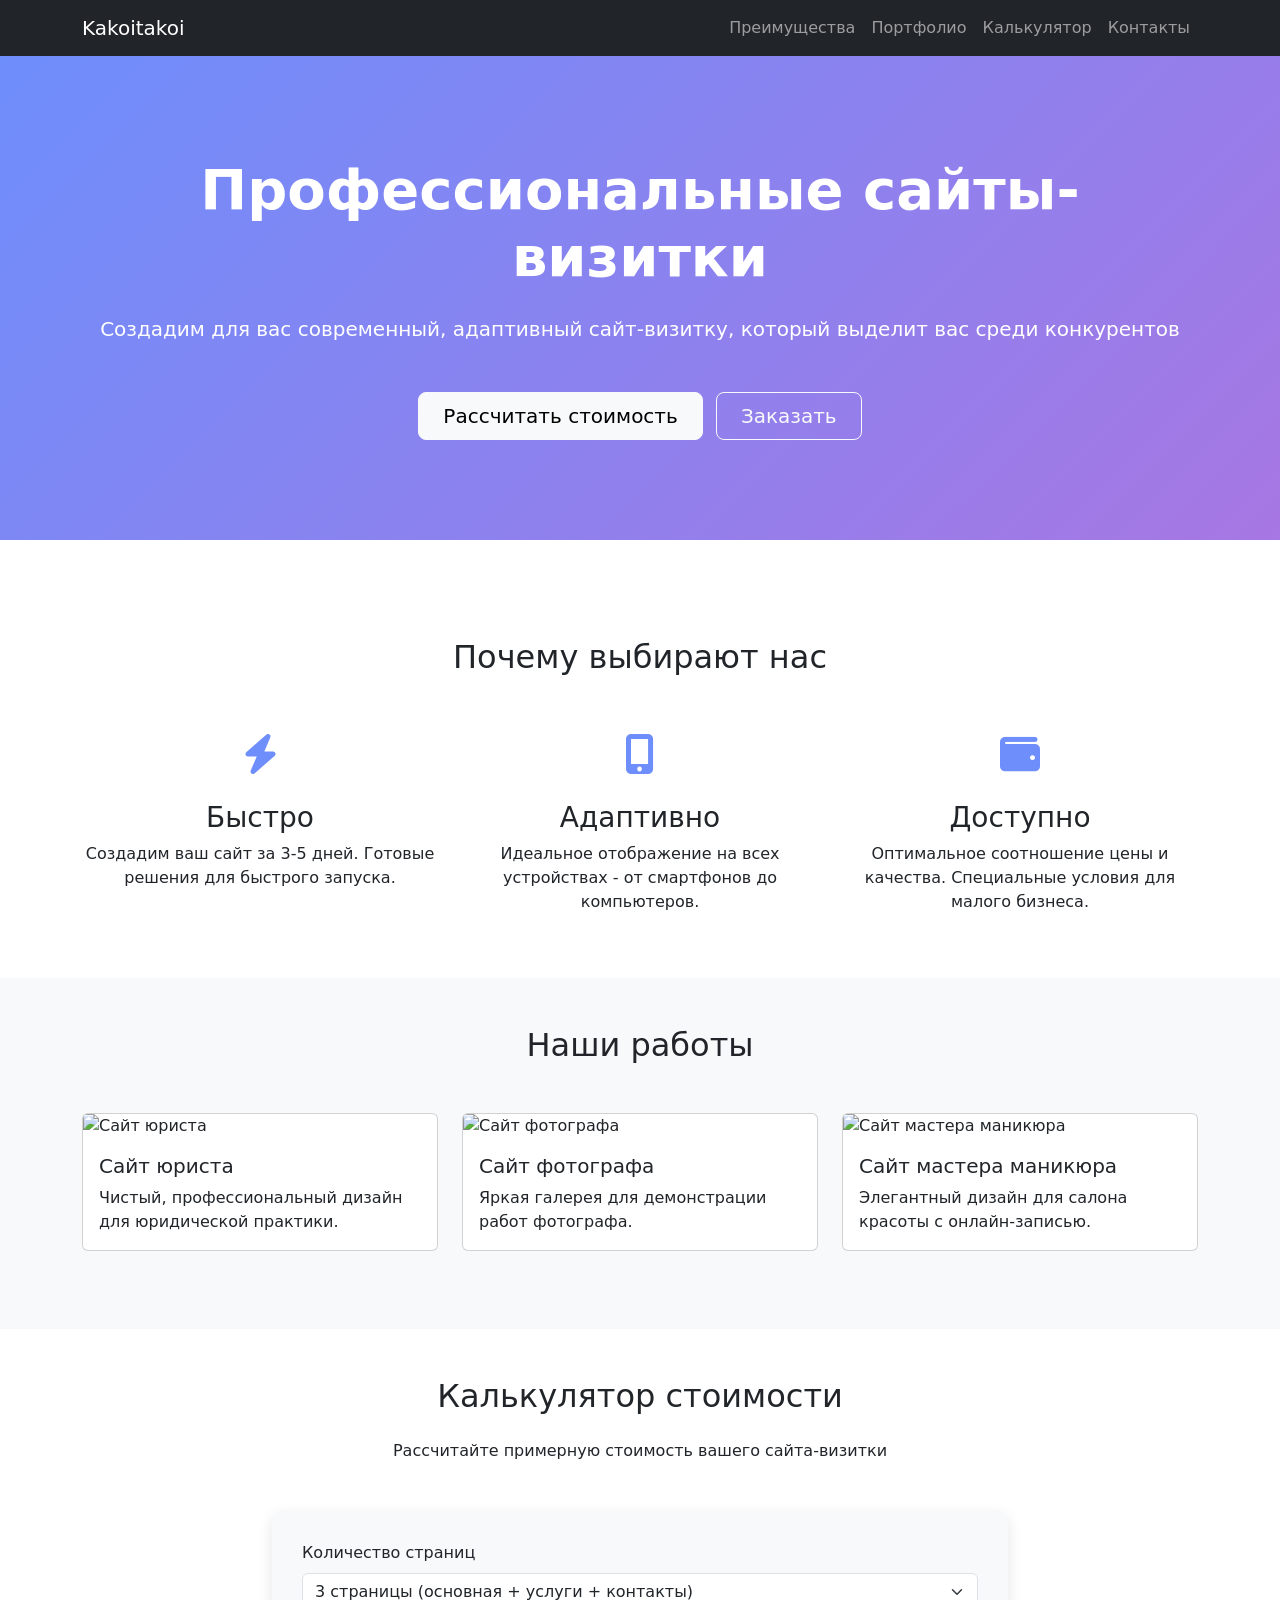
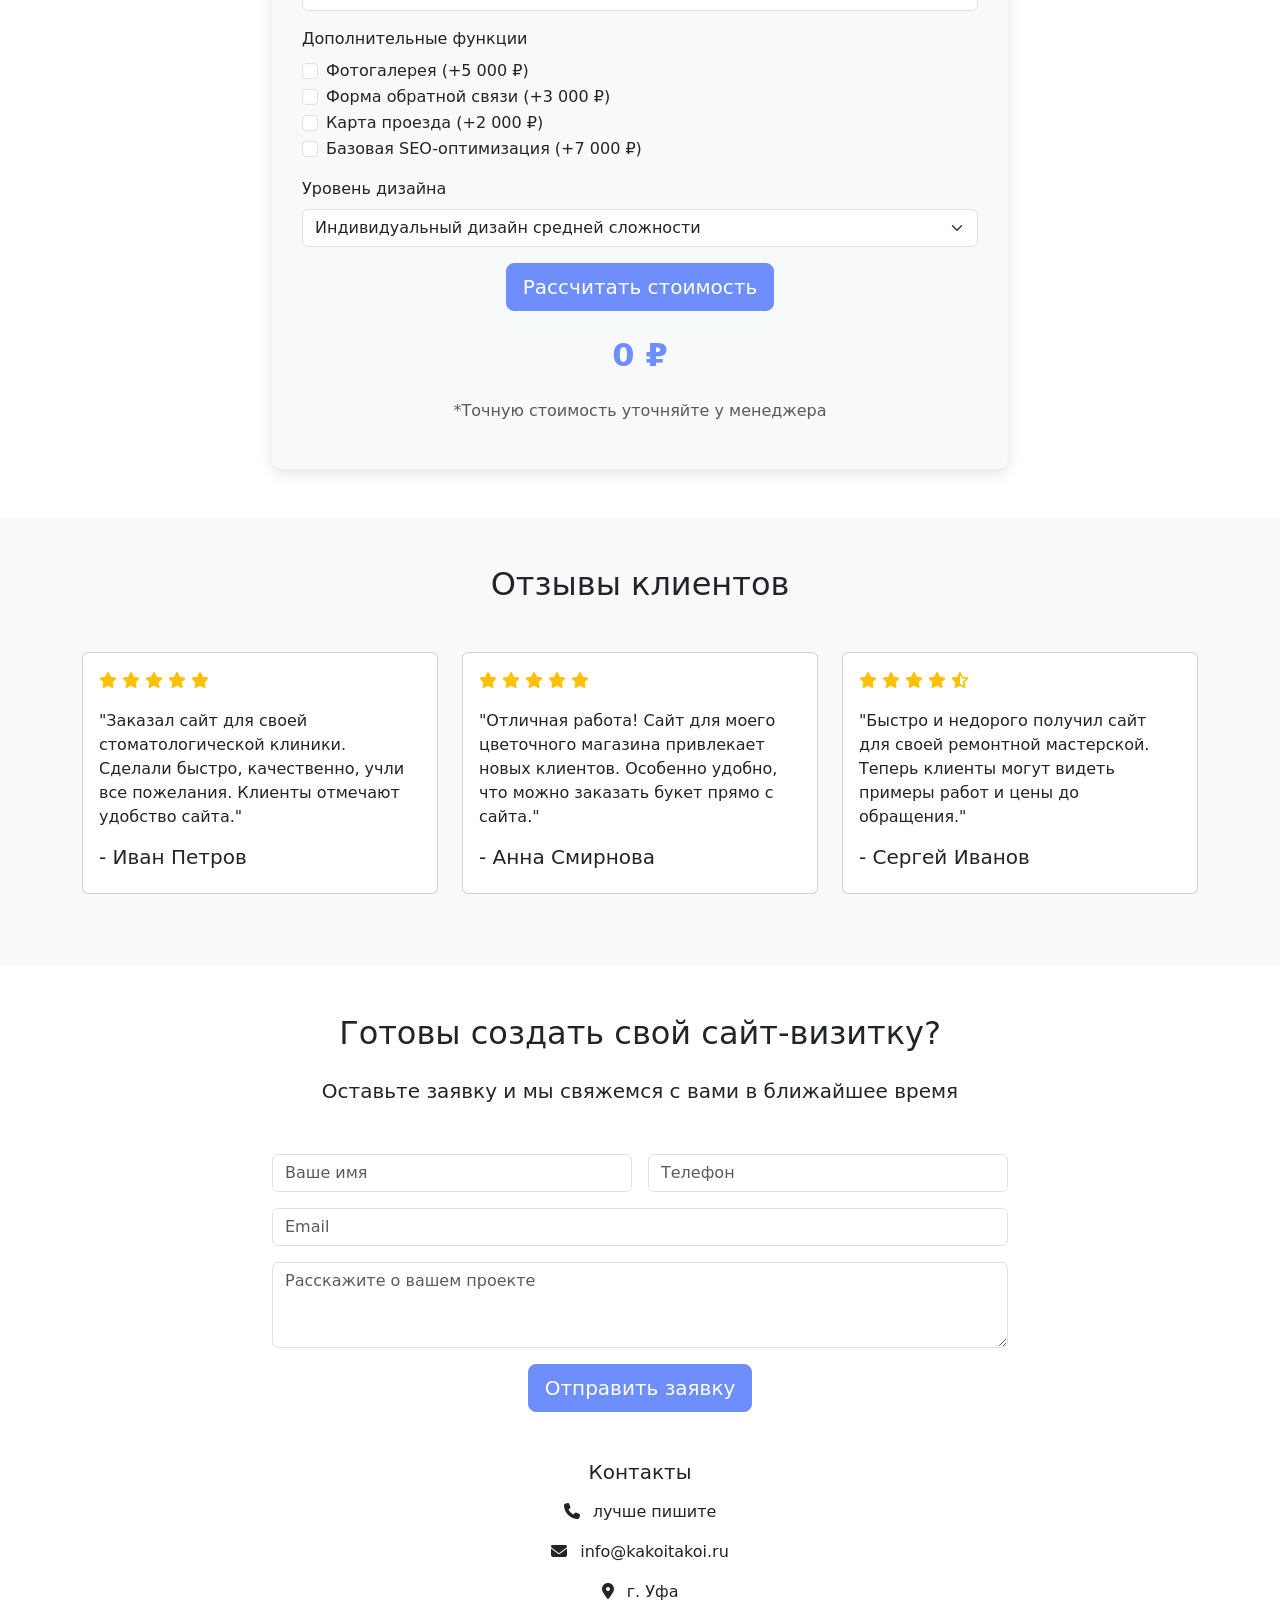
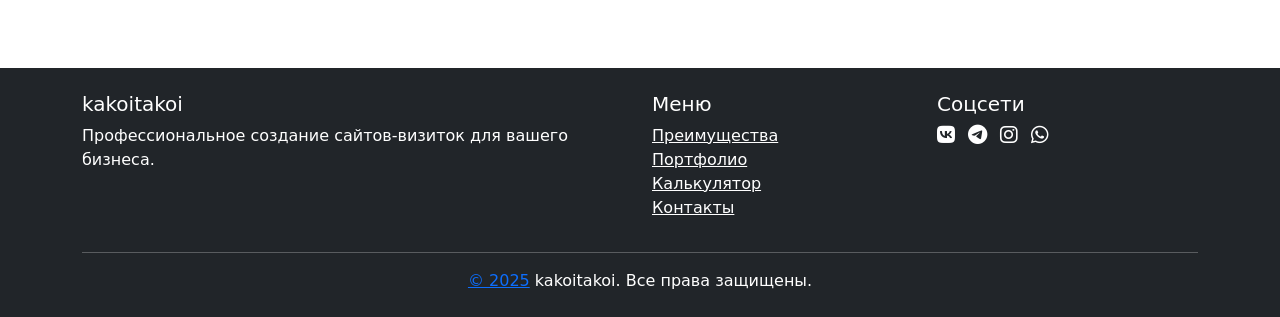
==== html/index.html @ 614dcf3c "add: default files;" ====
<!DOCTYPE html>
<html lang="ru">
<head>
    <meta charset="UTF-8">
    <meta name="viewport" content="width=device-width, initial-scale=1.0">
    <title>Профессиональные сайты-визитки | Быстро и качественно</title>
    <!-- Bootstrap CSS -->
    <link href="https://cdn.jsdelivr.net/npm/bootstrap@5.3.0/dist/css/bootstrap.min.css" rel="stylesheet">
    <!-- Font Awesome -->
    <link rel="stylesheet" href="https://cdnjs.cloudflare.com/ajax/libs/font-awesome/6.4.0/css/all.min.css">
    <style>
        .hero-section {
            background: linear-gradient(135deg, #6e8efb, #a777e3);
            color: white;
            padding: 100px 0;
            margin-bottom: 50px;
        }
        .feature-icon {
            font-size: 2.5rem;
            margin-bottom: 1rem;
            color: #6e8efb;
        }
        .calculator {
            background-color: #f8f9fa;
            border-radius: 10px;
            padding: 30px;
            box-shadow: 0 5px 15px rgba(0,0,0,0.1);
        }
        .price-display {
            font-size: 2rem;
            font-weight: bold;
            color: #6e8efb;
            margin: 20px 0;
        }
        .portfolio-item {
            margin-bottom: 30px;
            transition: transform 0.3s;
        }
        .portfolio-item:hover {
            transform: scale(1.03);
        }
        .btn-primary {
            background-color: #6e8efb;
            border-color: #6e8efb;
        }
        .btn-primary:hover {
            background-color: #5a7df4;
            border-color: #5a7df4;
        }
    </style>
</head>
<body>
    <!-- Навигация -->
    <nav class="navbar navbar-expand-lg navbar-dark bg-dark sticky-top">
        <div class="container">
            <a class="navbar-brand" href="#">Kakoitakoi</a>
            <button class="navbar-toggler" type="button" data-bs-toggle="collapse" data-bs-target="#navbarNav">
                <span class="navbar-toggler-icon"></span>
            </button>
            <div class="collapse navbar-collapse" id="navbarNav">
                <ul class="navbar-nav ms-auto">
                    <li class="nav-item">
                        <a class="nav-link" href="#features">Преимущества</a>
                    </li>
                    <li class="nav-item">
                        <a class="nav-link" href="#portfolio">Портфолио</a>
                    </li>
                    <li class="nav-item">
                        <a class="nav-link" href="#calculator">Калькулятор</a>
                    </li>
                    <li class="nav-item">
                        <a class="nav-link" href="#contacts">Контакты</a>
                    </li>
                </ul>
            </div>
        </div>
    </nav>

    <!-- Герой секция -->
    <section class="hero-section text-center">
        <div class="container">
            <h1 class="display-4 fw-bold mb-4">Профессиональные сайты-визитки</h1>
            <p class="lead mb-5">Создадим для вас современный, адаптивный сайт-визитку, который выделит вас среди конкурентов</p>
            <a href="#calculator" class="btn btn-light btn-lg px-4 me-2">Рассчитать стоимость</a>
            <a href="#contacts" class="btn btn-outline-light btn-lg px-4">Заказать</a>
        </div>
    </section>

    <!-- Преимущества -->
    <section id="features" class="py-5">
        <div class="container">
            <h2 class="text-center mb-5">Почему выбирают нас</h2>
            <div class="row g-4">
                <div class="col-md-4 text-center">
                    <div class="feature-icon">
                        <i class="fas fa-bolt"></i>
                    </div>
                    <h3>Быстро</h3>
                    <p>Создадим ваш сайт за 3-5 дней. Готовые решения для быстрого запуска.</p>
                </div>
                <div class="col-md-4 text-center">
                    <div class="feature-icon">
                        <i class="fas fa-mobile-alt"></i>
                    </div>
                    <h3>Адаптивно</h3>
                    <p>Идеальное отображение на всех устройствах - от смартфонов до компьютеров.</p>
                </div>
                <div class="col-md-4 text-center">
                    <div class="feature-icon">
                        <i class="fas fa-wallet"></i>
                    </div>
                    <h3>Доступно</h3>
                    <p>Оптимальное соотношение цены и качества. Специальные условия для малого бизнеса.</p>
                </div>
            </div>
        </div>
    </section>

    <!-- Портфолио -->
    <section id="portfolio" class="py-5 bg-light">
        <div class="container">
            <h2 class="text-center mb-5">Наши работы</h2>
            <div class="row">
                <div class="col-md-4 portfolio-item">
                    <div class="card">
                        <img src="new_june/photo0.png" class="card-img-top" alt="Сайт юриста">
                        <div class="card-body">
                            <h5 class="card-title">Сайт юриста</h5>
                            <p class="card-text">Чистый, профессиональный дизайн для юридической практики.</p>
                        </div>
                    </div>
                </div>
                <div class="col-md-4 portfolio-item">
                    <div class="card">
                        <img src="new_june/photo1.png" class="card-img-top" alt="Сайт фотографа">
                        <div class="card-body">
                            <h5 class="card-title">Сайт фотографа</h5>
                            <p class="card-text">Яркая галерея для демонстрации работ фотографа.</p>
                        </div>
                    </div>
                </div>
                <div class="col-md-4 portfolio-item">
                    <div class="card">
                        <img src="new_june/photo2.png" class="card-img-top" alt="Сайт мастера маникюра">
                        <div class="card-body">
                            <h5 class="card-title">Сайт мастера маникюра</h5>
                            <p class="card-text">Элегантный дизайн для салона красоты с онлайн-записью.</p>
                        </div>
                    </div>
                </div>
            </div>
        </div>
    </section>

    <!-- Калькулятор -->
    <section id="calculator" class="py-5">
        <div class="container">
            <div class="row justify-content-center">
                <div class="col-lg-8">
                    <h2 class="text-center mb-4">Калькулятор стоимости</h2>
                    <p class="text-center mb-5">Рассчитайте примерную стоимость вашего сайта-визитки</p>
                    
                    <div class="calculator">
                        <div class="mb-3">
                            <label for="pages" class="form-label">Количество страниц</label>
                            <select class="form-select" id="pages">
                                <option value="1">1 страница (основная)</option>
                                <option value="3" selected>3 страницы (основная + услуги + контакты)</option>
                                <option value="5">5 страниц (расширенный вариант)</option>
                                <option value="7">7 и более страниц (индивидуальный проект)</option>
                            </select>
                        </div>
                        
                        <div class="mb-3">
                            <label class="form-label">Дополнительные функции</label>
                            <div class="form-check">
                                <input class="form-check-input" type="checkbox" id="gallery">
                                <label class="form-check-label" for="gallery">Фотогалерея (+5 000 ₽)</label>
                            </div>
                            <div class="form-check">
                                <input class="form-check-input" type="checkbox" id="form">
                                <label class="form-check-label" for="form">Форма обратной связи (+3 000 ₽)</label>
                            </div>
                            <div class="form-check">
                                <input class="form-check-input" type="checkbox" id="map">
                                <label class="form-check-label" for="map">Карта проезда (+2 000 ₽)</label>
                            </div>
                            <div class="form-check">
                                <input class="form-check-input" type="checkbox" id="seo">
                                <label class="form-check-label" for="seo">Базовая SEO-оптимизация (+7 000 ₽)</label>
                            </div>
                        </div>
                        
                        <div class="mb-3">
                            <label for="design" class="form-label">Уровень дизайна</label>
                            <select class="form-select" id="design">
                                <option value="1">Шаблонный дизайн</option>
                                <option value="2" selected>Индивидуальный дизайн средней сложности</option>
                                <option value="3">Премиум дизайн с анимациями</option>
                            </select>
                        </div>
                        
                        <div class="text-center">
                            <button id="calculate-btn" class="btn btn-primary btn-lg">Рассчитать стоимость</button>
                            <div class="price-display" id="price">0 ₽</div>
                            <p class="text-muted">*Точную стоимость уточняйте у менеджера</p>
                        </div>
                    </div>
                </div>
            </div>
        </div>
    </section>

    <!-- Отзывы -->
    <section class="py-5 bg-light">
        <div class="container">
            <h2 class="text-center mb-5">Отзывы клиентов</h2>
            <div class="row">
                <div class="col-md-4 mb-4">
                    <div class="card h-100">
                        <div class="card-body">
                            <div class="mb-3">
                                <i class="fas fa-star text-warning"></i>
                                <i class="fas fa-star text-warning"></i>
                                <i class="fas fa-star text-warning"></i>
                                <i class="fas fa-star text-warning"></i>
                                <i class="fas fa-star text-warning"></i>
                            </div>
                            <p class="card-text">"Заказал сайт для своей стоматологической клиники. Сделали быстро, качественно, учли все пожелания. Клиенты отмечают удобство сайта."</p>
                            <h5 class="card-title">- Иван Петров</h5>
                        </div>
                    </div>
                </div>
                <div class="col-md-4 mb-4">
                    <div class="card h-100">
                        <div class="card-body">
                            <div class="mb-3">
                                <i class="fas fa-star text-warning"></i>
                                <i class="fas fa-star text-warning"></i>
                                <i class="fas fa-star text-warning"></i>
                                <i class="fas fa-star text-warning"></i>
                                <i class="fas fa-star text-warning"></i>
                            </div>
                            <p class="card-text">"Отличная работа! Сайт для моего цветочного магазина привлекает новых клиентов. Особенно удобно, что можно заказать букет прямо с сайта."</p>
                            <h5 class="card-title">- Анна Смирнова</h5>
                        </div>
                    </div>
                </div>
                <div class="col-md-4 mb-4">
                    <div class="card h-100">
                        <div class="card-body">
                            <div class="mb-3">
                                <i class="fas fa-star text-warning"></i>
                                <i class="fas fa-star text-warning"></i>
                                <i class="fas fa-star text-warning"></i>
                                <i class="fas fa-star text-warning"></i>
                                <i class="fas fa-star-half-alt text-warning"></i>
                            </div>
                            <p class="card-text">"Быстро и недорого получил сайт для своей ремонтной мастерской. Теперь клиенты могут видеть примеры работ и цены до обращения."</p>
                            <h5 class="card-title">- Сергей Иванов</h5>
                        </div>
                    </div>
                </div>
            </div>
        </div>
    </section>

    <!-- Контакты -->
    <section id="contacts" class="py-5">
        <div class="container">
            <div class="row justify-content-center">
                <div class="col-lg-8 text-center">
                    <h2 class="mb-4">Готовы создать свой сайт-визитку?</h2>
                    <p class="lead mb-5">Оставьте заявку и мы свяжемся с вами в ближайшее время</p>
                    
                    <form class="row g-3 justify-content-center">
                        <div class="col-md-6">
                            <input type="text" class="form-control" placeholder="Ваше имя" required>
                        </div>
                        <div class="col-md-6">
                            <input type="tel" class="form-control" placeholder="Телефон" required>
                        </div>
                        <div class="col-12">
                            <input type="email" class="form-control" placeholder="Email" required>
                        </div>
                        <div class="col-12">
                            <textarea class="form-control" rows="3" placeholder="Расскажите о вашем проекте"></textarea>
                        </div>
                        <div class="col-12">
                            <button type="submit" class="btn btn-primary btn-lg">Отправить заявку</button>
                        </div>
                    </form>                    
                    <div class="mt-5">
                        <h5 class="mb-3">Контакты</h5>
                        <p><i class="fas fa-phone me-2"></i> лучше пишите </p>
                        <p><i class="fas fa-envelope me-2"></i> info@kakoitakoi.ru</p>
                        <p><i class="fas fa-map-marker-alt me-2"></i> г. Уфа</p>
                    </div>
                </div>
            </div>
        </div>
    </section>

    <!-- Футер -->
    <footer class="bg-dark text-white py-4">
        <div class="container">
            <div class="row">
                <div class="col-md-6">
                    <h5>kakoitakoi</h5>
                    <p>Профессиональное создание сайтов-визиток для вашего бизнеса.</p>
                </div>
                <div class="col-md-3">
                    <h5>Меню</h5>
                    <ul class="list-unstyled">
                        <li><a href="#features" class="text-white">Преимущества</a></li>
                        <li><a href="#portfolio" class="text-white">Портфолио</a></li>
                        <li><a href="#calculator" class="text-white">Калькулятор</a></li>
                        <li><a href="#contacts" class="text-white">Контакты</a></li>
                    </ul>
                </div>
                <div class="col-md-3">

                    <h5>Соцсети</h5>
                    <a href="#" class="text-white me-2"><i class="fab fa-vk fa-lg"></i></a>
                    <a href="#" class="text-white me-2"><i class="fab fa-telegram fa-lg"></i></a>
                    <a href="#" class="text-white me-2"><i class="fab fa-instagram fa-lg"></i></a>
                    <a href="#" class="text-white"><i class="fab fa-whatsapp fa-lg"></i></a>
                </div>
		
		<!-- Yandex.Metrika counter -->
                <script type="text/javascript" >
                   (function(m,e,t,r,i,k,a){m[i]=m[i]||function(){(m[i].a=m[i].a||[]).push(arguments)};
                   m[i].l=1*new Date();
                   for (var j = 0; j < document.scripts.length; j++) {if (document.scripts[j].src === r) { return; }}
                   k=e.createElement(t),a=e.getElementsByTagName(t)[0],k.async=1,k.src=r,a.parentNode.insertBefore(k,a)})
                   (window, document, "script", "https://mc.yandex.ru/metrika/tag.js", "ym");

                   ym(102596320, "init", {
                        clickmap:true,
                        trackLinks:true,
                        accurateTrackBounce:true
                   });
                </script>
                <noscript><div><img src="https://mc.yandex.ru/watch/102596320" style="position:absolute; left:-9999px;" alt="" /></div></noscript>
                <!-- /Yandex.Metrika counter -->

            </div>
            <hr>
            <div class="text-center">
                <p class="mb-0"><a href="http://kakoitakoi.ru/all/index.html">&copy; 2025</a> kakoitakoi. Все права защищены.</p>
            </div>
        </div>
    </footer>

    <!-- Bootstrap JS и Popper.js -->
    <script src="https://cdn.jsdelivr.net/npm/bootstrap@5.3.0/dist/js/bootstrap.bundle.min.js"></script>
    
    <!-- Калькулятор -->
    <script>
        document.getElementById('calculate-btn').addEventListener('click', function() {
            // Базовые цены
            const basePrice = 10000;
            
            // Получаем значения
            const pages = parseInt(document.getElementById('pages').value);
            const design = parseInt(document.getElementById('design').value);
            const gallery = document.getElementById('gallery').checked;
            const form = document.getElementById('form').checked;
            const map = document.getElementById('map').checked;
            const seo = document.getElementById('seo').checked;
            
            // Рассчитываем стоимость
            let price = basePrice;
            
            // Страницы
            if (pages === 1) price -= 3000;
            else if (pages === 5) price += 5000;
            else if (pages === 7) price += 10000;
            
            // Дизайн
            if (design === 1) price -= 3000;
            else if (design === 3) price += 7000;
            
            // Дополнительные функции
            if (gallery) price += 5000;
            if (form) price += 3000;
            if (map) price += 2000;
            if (seo) price += 7000;
            
            // Форматируем и выводим цену
            document.getElementById('price').textContent = price.toLocaleString('ru-RU') + ' ₽';
        });
    </script>
</body>
</html>
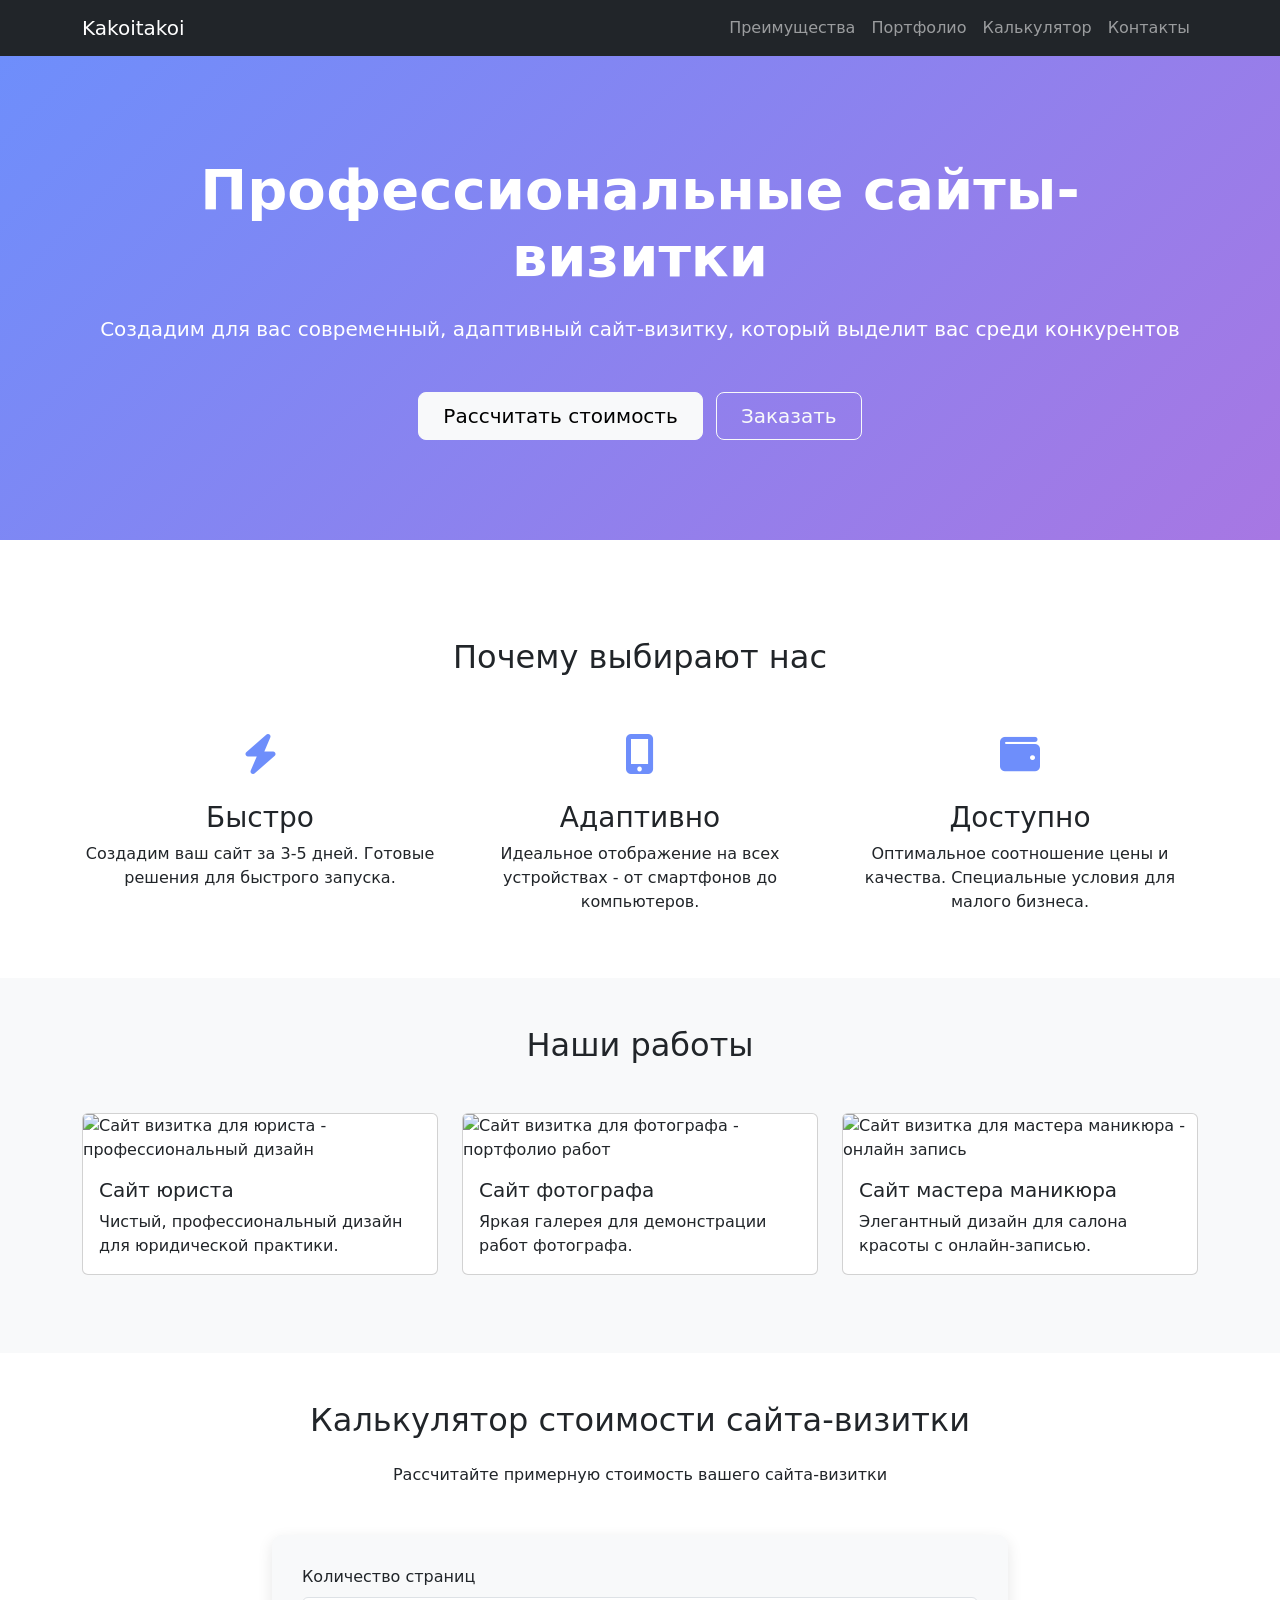
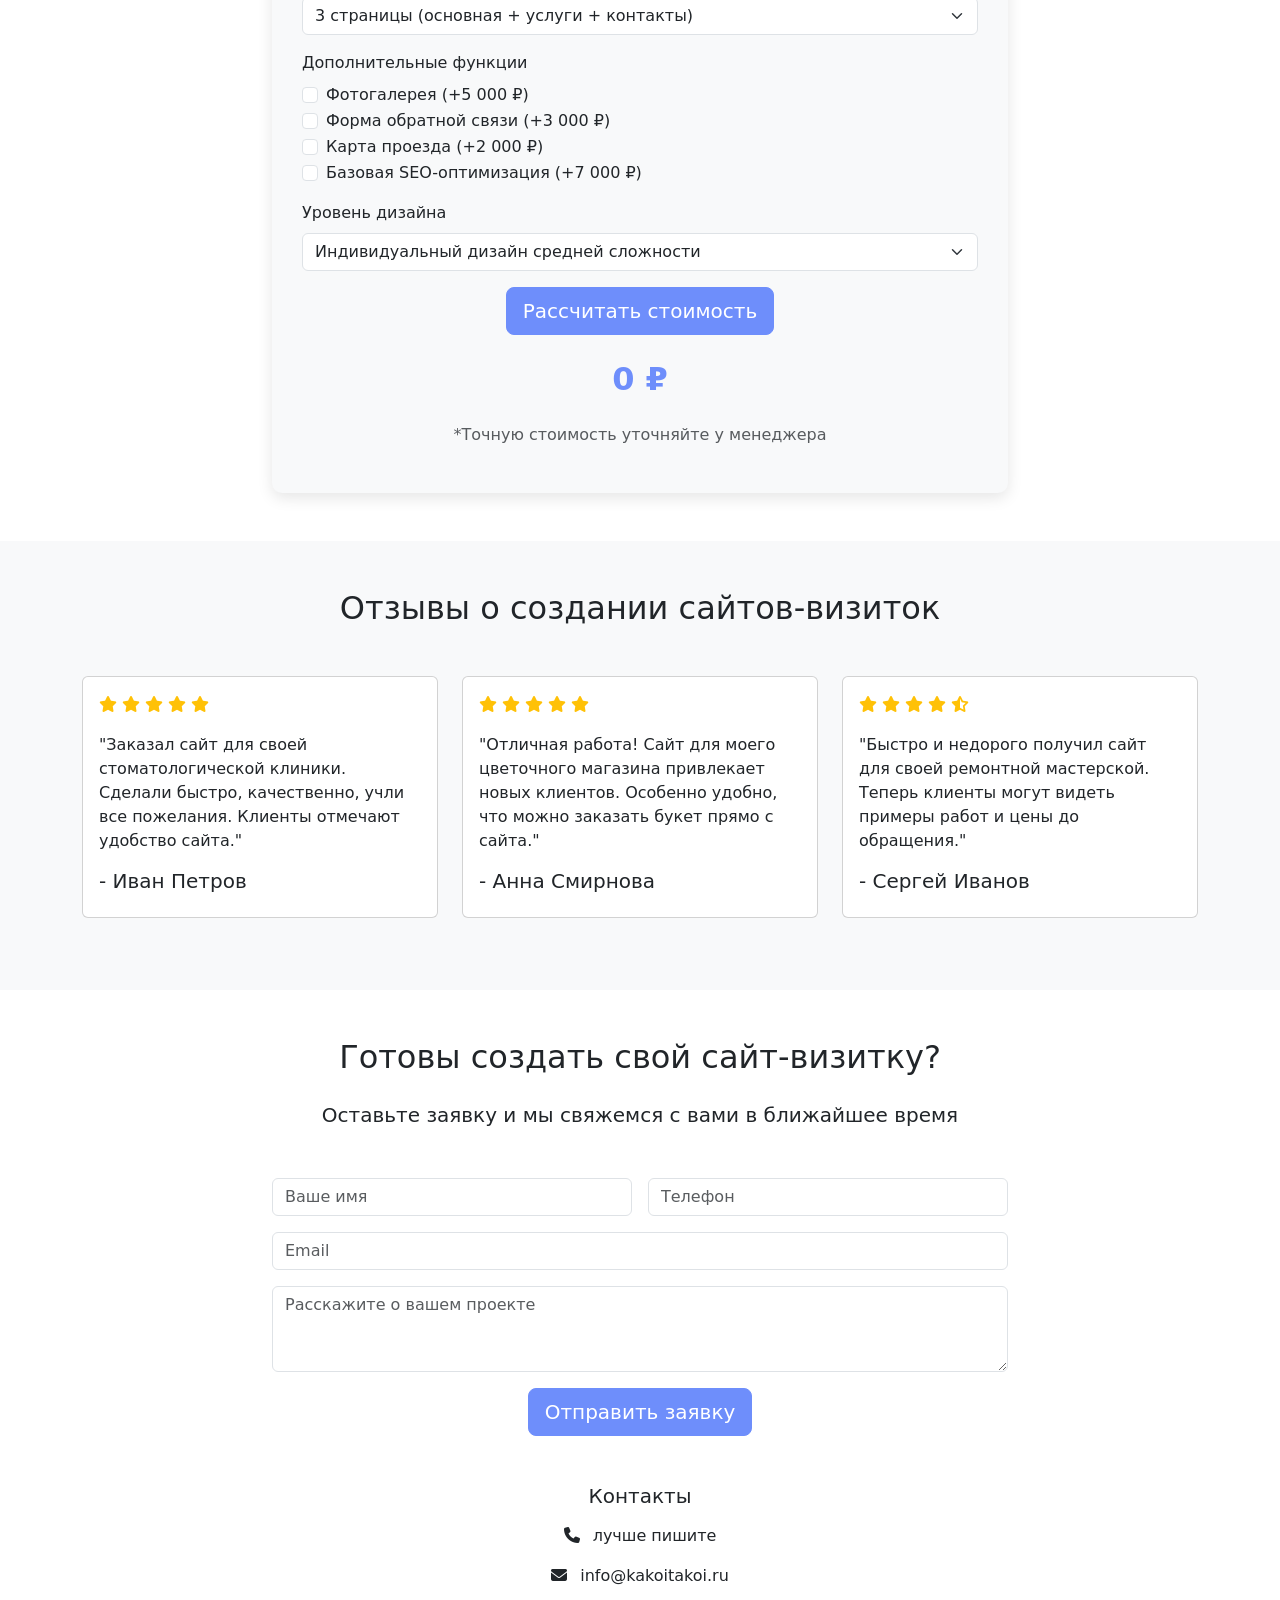
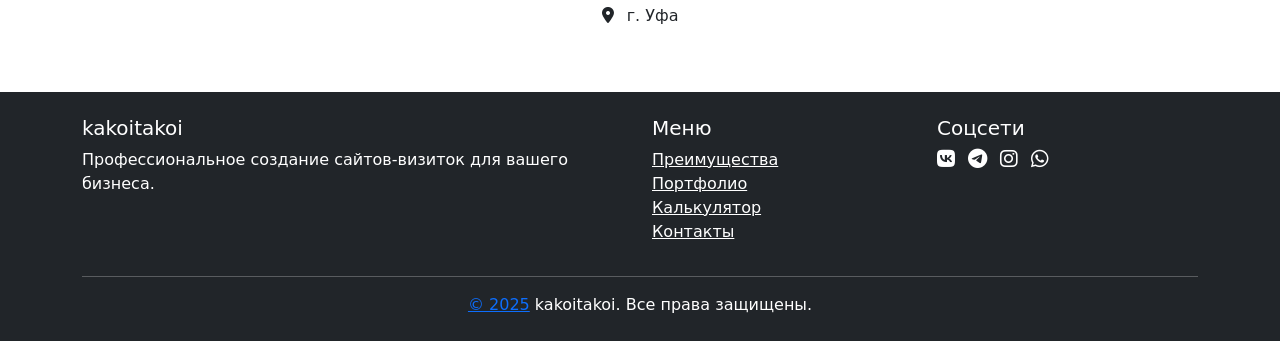
==== commit 4dc61e1b: "add: semantic info;" ====
--- a/html/index.html
+++ b/html/index.html
@@ -3,7 +3,9 @@
 <head>
     <meta charset="UTF-8">
     <meta name="viewport" content="width=device-width, initial-scale=1.0">
-    <title>Профессиональные сайты-визитки | Быстро и качественно</title>
+    <meta name="description" content="Профессиональная разработка сайтов-визиток под ключ. Создаем адаптивные, современные и эффективные сайты для бизнеса по доступным ценам.">
+    <meta name="keywords" content="сайт визитка, создать сайт визитку, разработка сайтов визиток, заказать сайт визитку, сайт под ключ, лендинг пейдж, сайт для бизнеса, корпоративный сайт, разработка сайтов, веб студия, создание сайтов, дизайн сайтов, сайт для компании, сайт для предпринимателя, сайт для специалиста">
+    <title>Разработка сайтов-визиток | Профессиональное создание под ключ | Kakoitakoi</title>
     <!-- Bootstrap CSS -->
     <link href="https://cdn.jsdelivr.net/npm/bootstrap@5.3.0/dist/css/bootstrap.min.css" rel="stylesheet">
     <!-- Font Awesome -->
@@ -123,7 +125,7 @@
             <div class="row">
                 <div class="col-md-4 portfolio-item">
                     <div class="card">
-                        <img src="new_june/photo0.png" class="card-img-top" alt="Сайт юриста">
+                        <img src="new_june/photo0.png" class="card-img-top" alt="Сайт визитка для юриста - профессиональный дизайн">
                         <div class="card-body">
                             <h5 class="card-title">Сайт юриста</h5>
                             <p class="card-text">Чистый, профессиональный дизайн для юридической практики.</p>
@@ -132,7 +134,7 @@
                 </div>
                 <div class="col-md-4 portfolio-item">
                     <div class="card">
-                        <img src="new_june/photo1.png" class="card-img-top" alt="Сайт фотографа">
+                        <img src="new_june/photo1.png" class="card-img-top" alt="Сайт визитка для фотографа - портфолио работ">
                         <div class="card-body">
                             <h5 class="card-title">Сайт фотографа</h5>
                             <p class="card-text">Яркая галерея для демонстрации работ фотографа.</p>
@@ -141,7 +143,7 @@
                 </div>
                 <div class="col-md-4 portfolio-item">
                     <div class="card">
-                        <img src="new_june/photo2.png" class="card-img-top" alt="Сайт мастера маникюра">
+                        <img src="new_june/photo2.png" class="card-img-top" alt="Сайт визитка для мастера маникюра - онлайн запись">
                         <div class="card-body">
                             <h5 class="card-title">Сайт мастера маникюра</h5>
                             <p class="card-text">Элегантный дизайн для салона красоты с онлайн-записью.</p>
@@ -157,7 +159,7 @@
         <div class="container">
             <div class="row justify-content-center">
                 <div class="col-lg-8">
-                    <h2 class="text-center mb-4">Калькулятор стоимости</h2>
+                    <h2 class="text-center mb-4">Калькулятор стоимости сайта-визитки</h2>
                     <p class="text-center mb-5">Рассчитайте примерную стоимость вашего сайта-визитки</p>
                     
                     <div class="calculator">
@@ -214,7 +216,7 @@
     <!-- Отзывы -->
     <section class="py-5 bg-light">
         <div class="container">
-            <h2 class="text-center mb-5">Отзывы клиентов</h2>
+            <h2 class="text-center mb-5">Отзывы о создании сайтов-визиток</h2>
             <div class="row">
                 <div class="col-md-4 mb-4">
                     <div class="card h-100">
@@ -289,7 +291,8 @@
                         <div class="col-12">
                             <button type="submit" class="btn btn-primary btn-lg">Отправить заявку</button>
                         </div>
-                    </form>                    
+                    </form>
+                    
                     <div class="mt-5">
                         <h5 class="mb-3">Контакты</h5>
                         <p><i class="fas fa-phone me-2"></i> лучше пишите </p>
@@ -319,15 +322,13 @@
                     </ul>
                 </div>
                 <div class="col-md-3">
-
                     <h5>Соцсети</h5>
                     <a href="#" class="text-white me-2"><i class="fab fa-vk fa-lg"></i></a>
                     <a href="#" class="text-white me-2"><i class="fab fa-telegram fa-lg"></i></a>
                     <a href="#" class="text-white me-2"><i class="fab fa-instagram fa-lg"></i></a>
                     <a href="#" class="text-white"><i class="fab fa-whatsapp fa-lg"></i></a>
                 </div>
-		
-		<!-- Yandex.Metrika counter -->
+                <!-- Yandex.Metrika counter -->
                 <script type="text/javascript" >
                    (function(m,e,t,r,i,k,a){m[i]=m[i]||function(){(m[i].a=m[i].a||[]).push(arguments)};
                    m[i].l=1*new Date();
@@ -343,7 +344,6 @@
                 </script>
                 <noscript><div><img src="https://mc.yandex.ru/watch/102596320" style="position:absolute; left:-9999px;" alt="" /></div></noscript>
                 <!-- /Yandex.Metrika counter -->
-
             </div>
             <hr>
             <div class="text-center">
